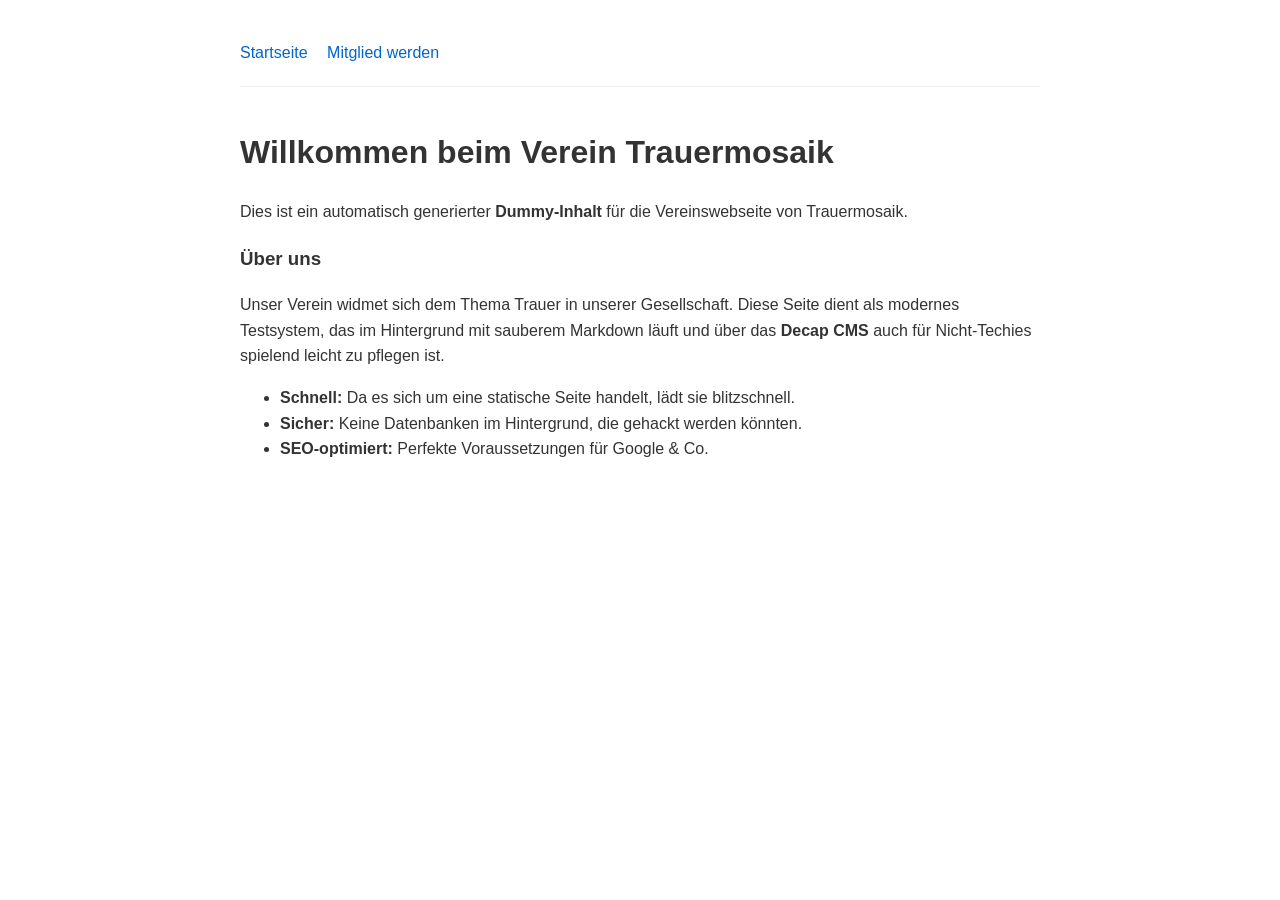
==== index.html @ 08ccc1e0 "Webseiten-Update" ====
<!DOCTYPE html>
<html lang="de">
<head>
  <meta charset="UTF-8">
  <meta name="viewport" content="width=device-width, initial-scale=1.0">
  <title>Trauermosaik e.V. | Gemeinschaft &amp; Unterstützung | Trauermosaik</title>
  
  <meta name="description" content="Herzlich Willkommen auf der offiziellen Webseite des Vereins Trauermosaik. Hier finden Sie alle Informationen zu unserer Arbeit und Mitgliedschaft.">
  
  <style>
    body { font-family: sans-serif; line-height: 1.6; max-width: 800px; margin: 40px auto; padding: 0 20px; color: #333; }
    nav { margin-bottom: 40px; border-bottom: 1px solid #eee; padding-bottom: 20px; }
    nav a { margin-right: 15px; color: #0066cc; text-decoration: none; }
    nav a:hover { text-decoration: underline; }
  </style>
</head>
<body>

  <nav>
    <a href="/">Startseite</a>
    <a href="/mitglied-werden/">Mitglied werden</a>
  </nav>

  <main>
    <h1>Willkommen beim Verein Trauermosaik</h1>
    <p>Dies ist ein automatisch generierter <strong>Dummy-Inhalt</strong> für die Vereinswebseite von Trauermosaik.</p>
<h3>Über uns</h3>
<p>Unser Verein widmet sich dem Thema Trauer in unserer Gesellschaft. Diese Seite dient als modernes Testsystem, das im Hintergrund mit sauberem Markdown läuft und über das <strong>Decap CMS</strong> auch für Nicht-Techies spielend leicht zu pflegen ist.</p>
<ul>
<li><strong>Schnell:</strong> Da es sich um eine statische Seite handelt, lädt sie blitzschnell.</li>
<li><strong>Sicher:</strong> Keine Datenbanken im Hintergrund, die gehackt werden könnten.</li>
<li><strong>SEO-optimiert:</strong> Perfekte Voraussetzungen für Google &amp; Co.</li>
</ul>

  </main>

</body>
</html>
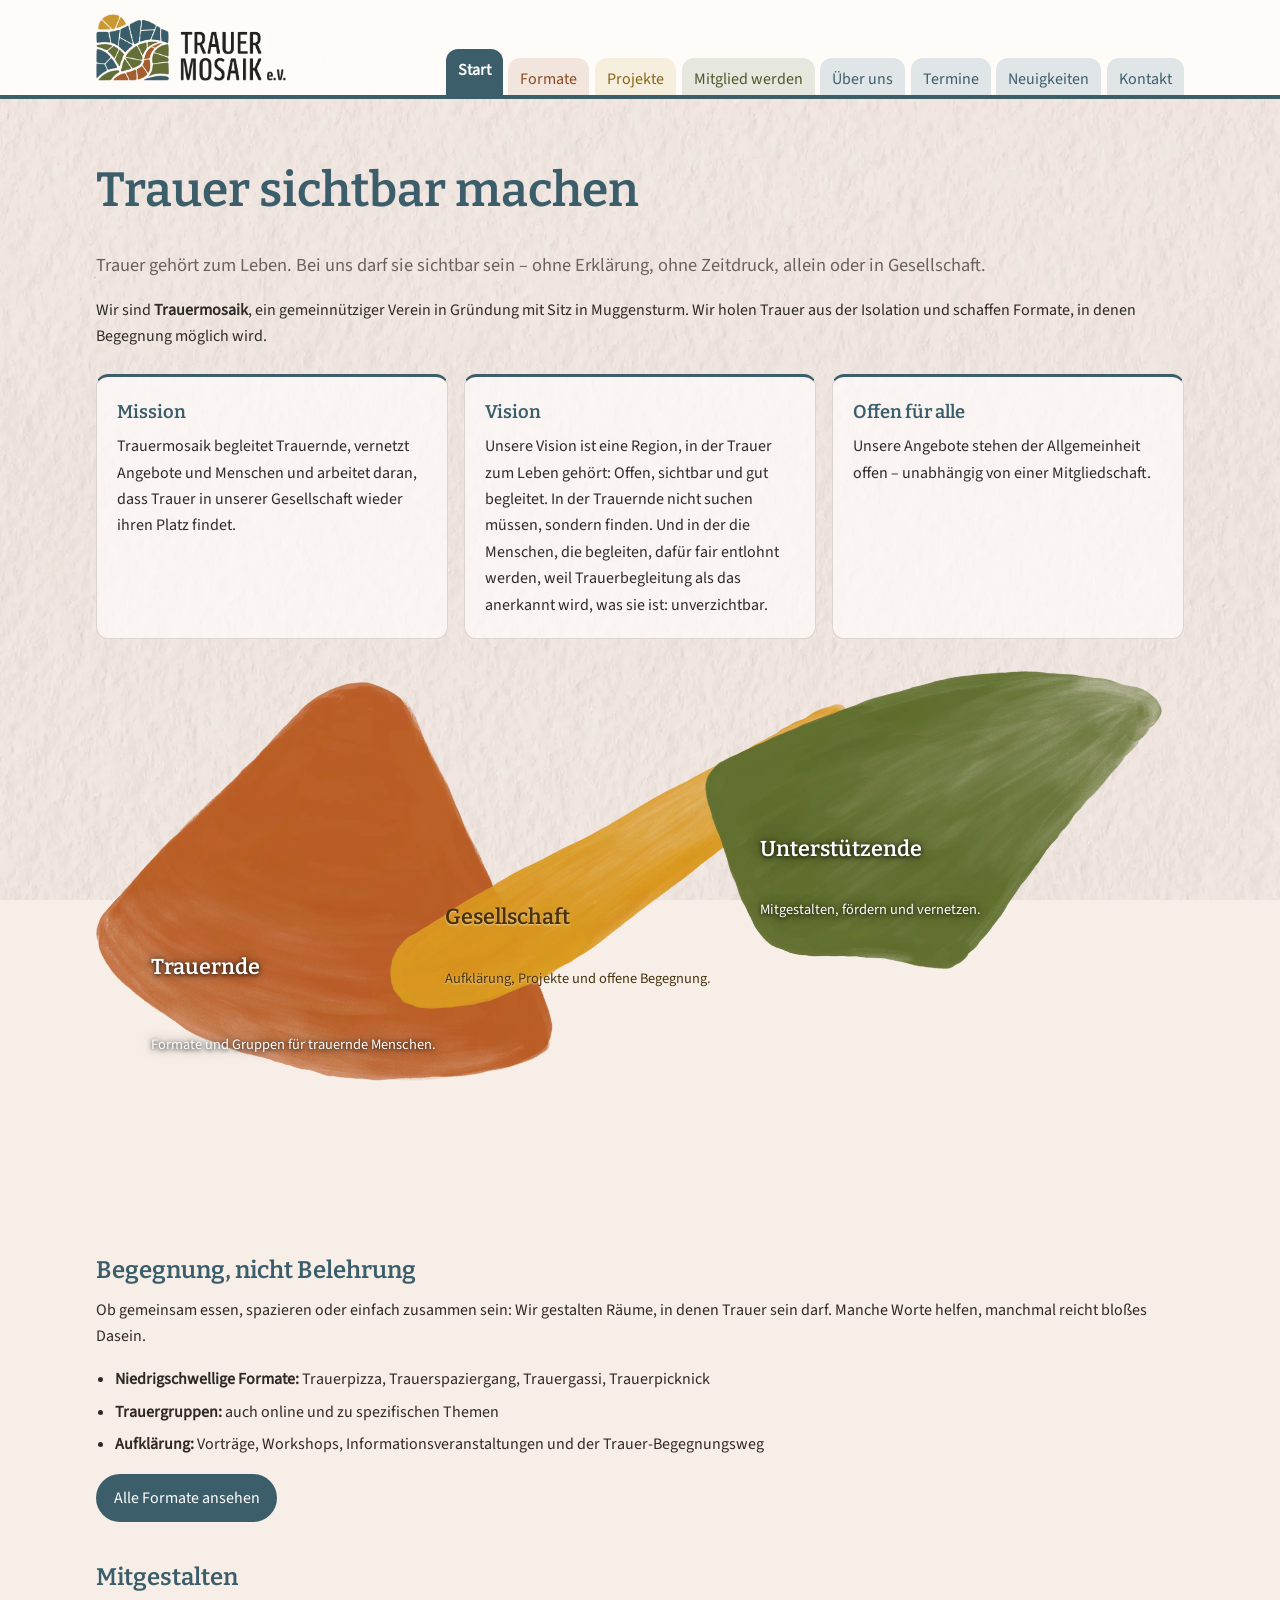
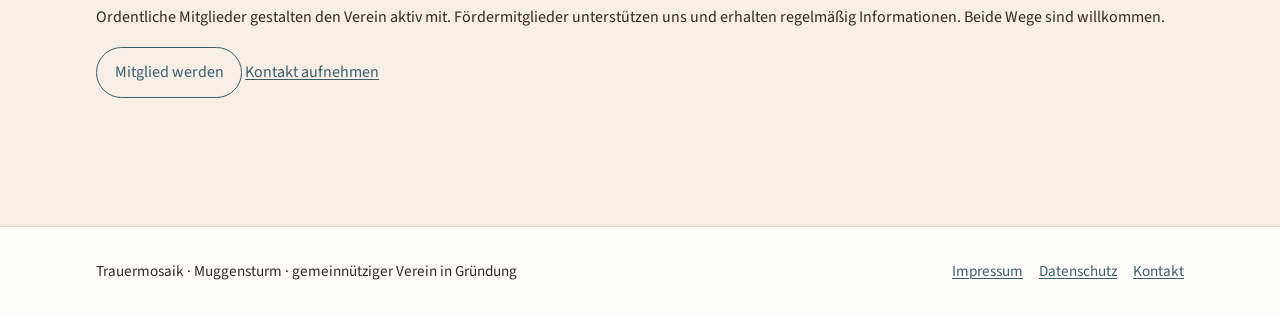
==== commit eab9ed49: "Webseiten-Update" ====
--- a/index.html
+++ b/index.html
@@ -1,38 +1,127 @@
 <!DOCTYPE html>
 <html lang="de">
 <head>
-  <meta charset="UTF-8">
-  <meta name="viewport" content="width=device-width, initial-scale=1.0">
-  <title>Trauermosaik e.V. | Gemeinschaft &amp; Unterstützung | Trauermosaik</title>
-  
-  <meta name="description" content="Herzlich Willkommen auf der offiziellen Webseite des Vereins Trauermosaik. Hier finden Sie alle Informationen zu unserer Arbeit und Mitgliedschaft.">
-  
-  <style>
-    body { font-family: sans-serif; line-height: 1.6; max-width: 800px; margin: 40px auto; padding: 0 20px; color: #333; }
-    nav { margin-bottom: 40px; border-bottom: 1px solid #eee; padding-bottom: 20px; }
-    nav a { margin-right: 15px; color: #0066cc; text-decoration: none; }
-    nav a:hover { text-decoration: underline; }
-  </style>
+  <meta charset="utf-8">
+  <meta name="viewport" content="width=device-width, initial-scale=1">
+  <title>Trauermosaik – Trauer sichtbar und teilbar machen | Trauermosaik</title>
+  <meta name="description" content="Trauermosaik ist ein gemeinnütziger Verein in Gründung in Muggensturm. Wir schaffen Begegnung statt Isolation und machen Trauer sichtbar und teilbar.">
+  <link rel="icon" href="/assets/images/favicon-16.png" sizes="16x16">
+  <link rel="icon" href="/assets/images/favicon-32.png" sizes="32x32">
+  <link rel="icon" href="/assets/images/favicon-48.png" sizes="48x48">
+  <link rel="stylesheet" href="/assets/css/style.css">
 </head>
-<body>
+<body class="ton-allgemein">
+  <a class="skip-link" href="#inhalt">Zum Inhalt springen</a>
 
-  <nav>
-    <a href="/">Startseite</a>
-    <a href="/mitglied-werden/">Mitglied werden</a>
-  </nav>
+  <header class="site-header">
+    <div class="wrap header-inner">
+      <a class="brand" href="/">
+        <img src="/assets/images/logo.png" alt="Trauermosaik e. V. – Startseite">
+      </a>
 
-  <main>
-    <h1>Willkommen beim Verein Trauermosaik</h1>
-    <p>Dies ist ein automatisch generierter <strong>Dummy-Inhalt</strong> für die Vereinswebseite von Trauermosaik.</p>
-<h3>Über uns</h3>
-<p>Unser Verein widmet sich dem Thema Trauer in unserer Gesellschaft. Diese Seite dient als modernes Testsystem, das im Hintergrund mit sauberem Markdown läuft und über das <strong>Decap CMS</strong> auch für Nicht-Techies spielend leicht zu pflegen ist.</p>
+      <button class="nav-toggle" type="button" aria-expanded="false" aria-controls="hauptnav">Menü</button>
+
+      
+
+      <nav id="hauptnav" class="site-nav" aria-label="Hauptnavigation">
+        
+          <a class="nav-allgemein" href="/" aria-current="page">Start</a>
+        
+          <a class="nav-trauernde" href="/formate/">Formate</a>
+        
+          <a class="nav-gesellschaft" href="/projekte/">Projekte</a>
+        
+          <a class="nav-unterstuetzende" href="/mitglied-werden/">Mitglied werden</a>
+        
+          <a class="nav-allgemein" href="/ueber-uns/">Über uns</a>
+        
+          <a class="nav-allgemein" href="/termine/">Termine</a>
+        
+          <a class="nav-allgemein" href="/neuigkeiten/">Neuigkeiten</a>
+        
+          <a class="nav-allgemein" href="/kontakt/">Kontakt</a>
+        
+      </nav>
+    </div>
+  </header>
+
+  <main id="inhalt" class="wrap" tabindex="-1">
+    <article class="page">
+      <header class="page-header">
+        <h1>Trauer sichtbar machen</h1>
+      </header>
+      
+      <p class="lead">Trauer gehört zum Leben. Bei uns darf sie sichtbar sein – ohne Erklärung, ohne Zeitdruck, allein oder in Gesellschaft.</p>
+      
+      <p>Wir sind <strong>Trauermosaik</strong>, ein gemeinnütziger Verein in Gründung mit Sitz in Muggensturm. Wir holen Trauer aus der Isolation und schaffen Formate, in denen Begegnung möglich wird.</p>
+<div class="card-grid">
+<section class="card">
+<h3>Mission</h3>
+<p>Trauermosaik begleitet Trauernde, vernetzt Angebote und Menschen und arbeitet daran, dass Trauer in unserer Gesellschaft wieder ihren Platz findet.</p>
+</section>
+<section class="card">
+<h3>Vision</h3>
+<p>Unsere Vision ist eine Region, in der Trauer zum Leben gehört: Offen, sichtbar und gut begleitet. In der Trauernde nicht suchen müssen, sondern finden. Und in der die Menschen, die begleiten, dafür fair entlohnt werden, weil Trauerbegleitung als das anerkannt wird, was sie ist: unverzichtbar.</p>
+</section>
+<section class="card">
+<h3>Offen für alle</h3>
+<p>Unsere Angebote stehen der Allgemeinheit offen – unabhängig von einer Mitgliedschaft.</p>
+</section>
+</div>
+<div class="mosaik-szene" role="group" aria-label="Hauptnavigation">
+  <a class="mosaik-stein stein-1 stein-trauernde" href="/formate/">
+    <img src="/assets/images/mosaik/erdrot.webp" alt="" aria-hidden="true">
+    <span class="stein-label">Trauernde</span>
+    <span class="stein-text">Formate und Gruppen für trauernde Menschen.</span>
+  </a>
+  <a class="mosaik-stein stein-2 stein-gesellschaft" href="/projekte/">
+    <img src="/assets/images/mosaik/morgengold.webp" alt="" aria-hidden="true">
+    <span class="stein-label">Gesellschaft</span>
+    <span class="stein-text">Aufklärung, Projekte und offene Begegnung.</span>
+  </a>
+  <a class="mosaik-stein stein-3 stein-unterstuetzende" href="/mitglied-werden/">
+    <img src="/assets/images/mosaik/hoffnungsgruen.webp" alt="" aria-hidden="true">
+    <span class="stein-label">Unterstützende</span>
+    <span class="stein-text">Mitgestalten, fördern und vernetzen.</span>
+  </a>
+</div>
+<h2>Begegnung, nicht Belehrung</h2>
+<p>Ob gemeinsam essen, spazieren oder einfach zusammen sein: Wir gestalten Räume, in denen Trauer sein darf. Manche Worte helfen, manchmal reicht bloßes Dasein.</p>
 <ul>
-<li><strong>Schnell:</strong> Da es sich um eine statische Seite handelt, lädt sie blitzschnell.</li>
-<li><strong>Sicher:</strong> Keine Datenbanken im Hintergrund, die gehackt werden könnten.</li>
-<li><strong>SEO-optimiert:</strong> Perfekte Voraussetzungen für Google &amp; Co.</li>
+<li><strong>Niedrigschwellige Formate:</strong> Trauerpizza, Trauerspaziergang, Trauergassi, Trauerpicknick</li>
+<li><strong>Trauergruppen:</strong> auch online und zu spezifischen Themen</li>
+<li><strong>Aufklärung:</strong> Vorträge, Workshops, Informationsveranstaltungen und der Trauer-Begegnungsweg</li>
 </ul>
+<p><a class="button" href="/formate/">Alle Formate ansehen</a></p>
+<h2>Mitgestalten</h2>
+<p>Ordentliche Mitglieder gestalten den Verein aktiv mit. Fördermitglieder unterstützen uns und erhalten regelmäßig Informationen. Beide Wege sind willkommen.</p>
+<p><a class="button button-secondary" href="/mitglied-werden/">Mitglied werden</a> <a href="/kontakt/">Kontakt aufnehmen</a></p>
+<!-- TODO: Hinweis zum Stand der Eintragung ergänzen, sobald es dafür eine freigegebene Formulierung gibt. -->
 
+    </article>
   </main>
 
+  <footer class="site-footer">
+    <div class="wrap footer-inner">
+      <p>Trauermosaik · Muggensturm · gemeinnütziger Verein in Gründung</p>
+      <nav aria-label="Rechtliches">
+        <a href="/impressum/">Impressum</a>
+        <a href="/datenschutz/">Datenschutz</a>
+        <a href="/kontakt/">Kontakt</a>
+      </nav>
+    </div>
+  </footer>
+
+  <script>
+    const toggle = document.querySelector(".nav-toggle");
+    const nav = document.querySelector(".site-nav");
+    if (toggle && nav) {
+      toggle.addEventListener("click", () => {
+        const offen = toggle.getAttribute("aria-expanded") === "true";
+        toggle.setAttribute("aria-expanded", String(!offen));
+        nav.classList.toggle("is-open", !offen);
+      });
+    }
+  </script>
 </body>
 </html>
--- a/assets/css/style.css
+++ b/assets/css/style.css
@@ -0,0 +1,426 @@
+@font-face {
+  font-family: "Bitter";
+  src: url("/assets/fonts/Bitter-Regular.ttf") format("truetype");
+  font-weight: 400;
+  font-style: normal;
+  font-display: swap;
+}
+@font-face {
+  font-family: "Bitter";
+  src: url("/assets/fonts/Bitter-Italic.ttf") format("truetype");
+  font-weight: 400;
+  font-style: italic;
+  font-display: swap;
+}
+@font-face {
+  font-family: "Bitter";
+  src: url("/assets/fonts/Bitter-SemiBold.ttf") format("truetype");
+  font-weight: 600;
+  font-style: normal;
+  font-display: swap;
+}
+@font-face {
+  font-family: "Bitter";
+  src: url("/assets/fonts/Bitter-SemiBoldItalic.ttf") format("truetype");
+  font-weight: 600;
+  font-style: italic;
+  font-display: swap;
+}
+@font-face {
+  font-family: "Source Sans 3";
+  src: url("/assets/fonts/SourceSans3-Regular.ttf") format("truetype");
+  font-weight: 400;
+  font-style: normal;
+  font-display: swap;
+}
+@font-face {
+  font-family: "Source Sans 3";
+  src: url("/assets/fonts/SourceSans3-Italic.ttf") format("truetype");
+  font-weight: 400;
+  font-style: italic;
+  font-display: swap;
+}
+
+:root {
+  /* Hausfarben aus dem Styleguide */
+  --beige: #f6eee7;
+  --nachtpetrol: #3b5e6a;
+  --morgengold: #ca9932;
+  --morgengold-ink: #8a6414;
+  --erdrot: #a65e2e;
+  --erdrot-ink: #8a4a20;
+  --hoffnungsgruen: #656f37;
+  --hoffnungsgruen-ink: #4f5729;
+
+  --surface: #fffdfb;
+  --surface-translucent: rgba(255, 253, 251, 0.72);
+  --text: #2f2a27;
+  --muted: #6b625c;
+  --border: #ddd4ce;
+  --radius: 12px;
+  --space: clamp(1rem, 3vw, 2rem);
+  --wrap: 68rem;
+
+  --font-heading: "Bitter", Georgia, serif;
+  --font-body: "Source Sans 3", system-ui, sans-serif;
+
+  /* Default: allgemeine Seiten tragen Nachtpetrol */
+  --akzent: var(--nachtpetrol);
+  --akzent-ink: var(--nachtpetrol);
+  --akzent-soft: var(--nav-soft-allgemein);
+
+  /* Navigation: text uses the ink variants, backgrounds are mixed from the original tones */
+  --nav-allgemein: var(--nachtpetrol);
+  --nav-gesellschaft: var(--morgengold-ink);
+  --nav-trauernde: var(--erdrot-ink);
+  --nav-unterstuetzende: var(--hoffnungsgruen-ink);
+
+  --nav-tint-allgemein: var(--nachtpetrol);
+  --nav-tint-gesellschaft: var(--morgengold);
+  --nav-tint-trauernde: var(--erdrot);
+  --nav-tint-unterstuetzende: var(--hoffnungsgruen);
+
+  --nav-base-allgemein: color-mix(in srgb, var(--nav-tint-allgemein) 16%, white);
+  --nav-base-gesellschaft: color-mix(in srgb, var(--nav-tint-gesellschaft) 16%, white);
+  --nav-base-trauernde: color-mix(in srgb, var(--nav-tint-trauernde) 16%, white);
+  --nav-base-unterstuetzende: color-mix(in srgb, var(--nav-tint-unterstuetzende) 16%, white);
+
+  --nav-soft-allgemein: color-mix(in srgb, var(--nav-tint-allgemein) 28%, white);
+  --nav-soft-gesellschaft: color-mix(in srgb, var(--nav-tint-gesellschaft) 28%, white);
+  --nav-soft-trauernde: color-mix(in srgb, var(--nav-tint-trauernde) 28%, white);
+  --nav-soft-unterstuetzende: color-mix(in srgb, var(--nav-tint-unterstuetzende) 28%, white);
+
+  --nav-current-allgemein: var(--nav-tint-allgemein);
+  --nav-current-gesellschaft: var(--nav-tint-gesellschaft);
+  --nav-current-trauernde: var(--nav-tint-trauernde);
+  --nav-current-unterstuetzende: var(--nav-tint-unterstuetzende);
+
+  --nav-current-text-allgemein: #fff;
+  --nav-current-text-gesellschaft: #fff;
+  --nav-current-text-trauernde: #fff;
+  --nav-current-text-unterstuetzende: #fff;
+
+  --header-border-color: var(--nav-current-allgemein);
+}
+
+/* Farbzuordnung pro Seite. Wird über farbton im Front Matter gesetzt. */
+.ton-gesellschaft {
+  --akzent: var(--morgengold-ink);
+  --akzent-ink: var(--morgengold-ink);
+  --akzent-soft: var(--nav-soft-gesellschaft);
+  --header-border-color: var(--nav-current-gesellschaft);
+}
+.ton-trauernde {
+  --akzent: var(--erdrot-ink);
+  --akzent-ink: var(--erdrot-ink);
+  --akzent-soft: var(--nav-soft-trauernde);
+  --header-border-color: var(--nav-current-trauernde);
+}
+.ton-unterstuetzende {
+  --akzent: var(--hoffnungsgruen-ink);
+  --akzent-ink: var(--hoffnungsgruen-ink);
+  --akzent-soft: var(--nav-soft-unterstuetzende);
+  --header-border-color: var(--nav-current-unterstuetzende);
+}
+
+*, *::before, *::after { box-sizing: border-box; }
+
+html { scroll-behavior: smooth; }
+
+body {
+  margin: 0;
+  display: flex;
+  flex-direction: column;
+  min-height: 100vh;
+  min-height: 100dvh;
+  color: var(--text);
+  font-family: var(--font-body);
+  font-size: 1rem;
+  line-height: 1.65;
+  background-color: var(--beige);
+  background-image: url("/assets/images/papierstruktur.webp");
+  background-position: center;
+  background-size: cover;
+  background-attachment: fixed;
+}
+
+img { max-width: 100%; height: auto; }
+
+a {
+  color: var(--akzent-ink);
+  text-decoration-thickness: 1px;
+  text-underline-offset: 0.15em;
+}
+a:hover { color: var(--akzent); }
+
+:focus-visible {
+  outline: 3px solid var(--akzent);
+  outline-offset: 3px;
+}
+
+h1, h2, h3 {
+  font-family: var(--font-heading);
+  font-weight: 600;
+  color: var(--akzent-ink);
+}
+
+.wrap {
+  width: min(calc(100% - 2 * var(--space)), var(--wrap));
+  margin-inline: auto;
+}
+
+.skip-link {
+  position: absolute;
+  left: -999px;
+  top: 0;
+  z-index: 100;
+  padding: 0.5rem 0.75rem;
+  background: var(--surface);
+}
+.skip-link:focus { left: var(--space); top: 0.5rem; }
+
+.site-header {
+  background: rgba(255, 253, 251, 0.94);
+  border-bottom: 4px solid var(--header-border-color);
+}
+.header-inner {
+  display: flex;
+  flex-wrap: wrap;
+  align-items: center;
+  gap: 1rem;
+  min-height: 4.5rem;
+}
+.brand img {
+  display: block;
+  width: clamp(140px, 26vw, 190px);
+  height: auto;
+  margin-block: 0.9rem;
+}
+
+.nav-toggle {
+  margin-left: auto;
+  padding: 0.45rem 0.8rem;
+  border: 1px solid var(--border);
+  border-radius: 999px;
+  background: transparent;
+  color: var(--akzent-ink);
+  font: inherit;
+  cursor: pointer;
+}
+
+.site-nav { display: none; width: 100%; }
+.site-nav.is-open { display: block; }
+.site-nav a {
+  display: block;
+  padding: 0.7rem;
+  text-decoration: none;
+  transition: background-color 0.5s ease, color 0.5s ease, margin-top 0.5s ease, padding-bottom 0.5s ease;
+}
+.site-nav a[aria-current="page"] { font-weight: 600; }
+
+.site-nav a.nav-allgemein { color: var(--nav-allgemein); background: var(--nav-base-allgemein); }
+.site-nav a.nav-gesellschaft { color: var(--nav-gesellschaft); background: var(--nav-base-gesellschaft); }
+.site-nav a.nav-trauernde { color: var(--nav-trauernde); background: var(--nav-base-trauernde); }
+.site-nav a.nav-unterstuetzende { color: var(--nav-unterstuetzende); background: var(--nav-base-unterstuetzende); }
+
+.site-nav a.nav-allgemein:hover { background: var(--nav-soft-allgemein); }
+.site-nav a.nav-gesellschaft:hover { background: var(--nav-soft-gesellschaft); }
+.site-nav a.nav-trauernde:hover { background: var(--nav-soft-trauernde); }
+.site-nav a.nav-unterstuetzende:hover { background: var(--nav-soft-unterstuetzende); }
+
+.site-nav a.nav-allgemein[aria-current="page"] { background: var(--nav-current-allgemein); color: var(--nav-current-text-allgemein); }
+.site-nav a.nav-gesellschaft[aria-current="page"] { background: var(--nav-current-gesellschaft); color: var(--nav-current-text-gesellschaft); }
+.site-nav a.nav-trauernde[aria-current="page"] { background: var(--nav-current-trauernde); color: var(--nav-current-text-trauernde); }
+.site-nav a.nav-unterstuetzende[aria-current="page"] { background: var(--nav-current-unterstuetzende); color: var(--nav-current-text-unterstuetzende); }
+
+main {
+  flex: 1 0 auto;
+  padding-block: clamp(2rem, 5vw, 4rem);
+}
+main:focus { outline: none; }
+
+.page-header { margin-bottom: 2rem; }
+h1 { margin: 0 0 0.5rem; font-size: clamp(2rem, 5vw, 3rem); line-height: 1.15; }
+h2 { margin: 2.5rem 0 0.75rem; font-size: 1.5rem; line-height: 1.25; }
+h3 { margin: 0 0 0.4rem; font-size: 1.15rem; }
+p { margin: 0 0 1rem; }
+ul, ol { padding-left: 1.2rem; }
+li { margin-bottom: 0.4rem; }
+
+.lead { color: var(--muted); font-size: 1.15rem; }
+
+.card-grid {
+  display: grid;
+  gap: 1rem;
+  grid-template-columns: repeat(auto-fit, minmax(min(100%, 16rem), 1fr));
+  margin: 1.5rem 0;
+}
+.card {
+  padding: 1.25rem;
+  background: var(--surface-translucent);
+  border: 1px solid var(--border);
+  border-top: 3px solid var(--akzent);
+  border-radius: var(--radius);
+}
+.card p:last-child { margin-bottom: 0; }
+
+/* Gemeinsame Szene: die drei Steine liegen absolut übereinander und wachsen zu einem Bild zusammen. */
+.mosaik-szene {
+  position: relative;
+  width: 100%;
+  height: auto;
+  aspect-ratio: 2 / 1;
+  margin: 2rem 0;
+}
+.mosaik-stein {
+  position: absolute;
+  display: block;
+  width: 42%;
+  height: auto;
+  text-decoration: none;
+  transition: transform 0.2s ease, filter 0.2s ease;
+}
+.mosaik-stein img {
+  display: block;
+  width: 100%;
+  height: auto;
+}
+.stein-1 { top: 2%; left: 0%; }
+.stein-2 { top: 6%; left: 27%; }
+.stein-3 { top: 0%; left: 56%; }
+.mosaik-stein:hover { transform: translateY(-2px); filter: brightness(1.05); }
+
+.stein-label,
+.stein-text {
+  position: absolute;
+  left: 12%;
+  right: 12%;
+  color: #fff;
+  text-shadow: 0 1px 4px rgba(0, 0, 0, 0.85), 0 0 12px rgba(0, 0, 0, 0.5);
+}
+.stein-label {
+  bottom: 24%;
+  font-family: var(--font-heading);
+  font-weight: 600;
+  font-size: 1.35rem;
+}
+.stein-text { bottom: 6%; font-size: 0.9rem; }
+
+/* Morgengold ist hell: dunkle Schrift für lesbaren Kontrast. */
+.stein-gesellschaft .stein-label,
+.stein-gesellschaft .stein-text {
+  color: #4a3108;
+  text-shadow: 0 1px 2px rgba(255, 255, 255, 0.6);
+}
+/* Der Hoffnungsgrün-Stein läuft nach unten spitz zu. */
+.stein-unterstuetzende .stein-label { bottom: 34%; }
+.stein-unterstuetzende .stein-text { bottom: 16%; }
+
+.button {
+  display: inline-block;
+  padding: 0.7rem 1.1rem;
+  border: 0;
+  border-radius: 999px;
+  background: var(--akzent);
+  color: #fff;
+  font: inherit;
+  text-decoration: none;
+  cursor: pointer;
+}
+.button:hover { background: var(--akzent-ink); color: #fff; }
+.button-secondary {
+  background: transparent;
+  border: 1px solid var(--akzent);
+  color: var(--akzent-ink);
+}
+.button-secondary:hover { background: var(--akzent-soft); color: var(--akzent-ink); }
+
+.form {
+  max-width: 38rem;
+  padding: 1.5rem;
+  background: var(--surface);
+  border: 1px solid var(--border);
+  border-top: 3px solid var(--akzent);
+  border-radius: var(--radius);
+}
+.field { margin-bottom: 1rem; }
+.field label { display: block; margin-bottom: 0.3rem; font-weight: 600; }
+.field input,
+.field select,
+.field textarea {
+  width: 100%;
+  padding: 0.65rem 0.75rem;
+  border: 1px solid var(--border);
+  border-radius: 0.5rem;
+  background: #fff;
+  color: inherit;
+  font: inherit;
+}
+.field textarea { min-height: 8rem; resize: vertical; }
+.form-note { color: var(--muted); font-size: 0.9rem; }
+
+.news-list { display: grid; gap: 1rem; margin: 1.5rem 0 0; padding: 0; list-style: none; }
+.news-item {
+  padding: 1.25rem;
+  background: var(--surface);
+  border: 1px solid var(--border);
+  border-top: 3px solid var(--akzent);
+  border-radius: var(--radius);
+}
+.news-item time { display: block; margin-bottom: 0.25rem; color: var(--muted); font-size: 0.9rem; }
+.news-item h2 { margin: 0 0 0.35rem; font-size: 1.25rem; }
+.news-item p:last-child { margin-bottom: 0; }
+
+code {
+  padding: 0.1rem 0.3rem;
+  background: var(--akzent-soft);
+  border-radius: 0.25rem;
+  font-size: 0.95em;
+}
+
+.site-footer {
+  flex-shrink: 0;
+  margin-top: 3rem;
+  padding-block: 2rem;
+  background: rgba(255, 253, 251, 0.94);
+  border-top: 1px solid var(--border);
+  font-size: 0.95rem;
+}
+.footer-inner {
+  display: flex;
+  flex-wrap: wrap;
+  gap: 1rem 2rem;
+  justify-content: space-between;
+}
+.footer-inner p { margin: 0; }
+.footer-inner nav { display: flex; flex-wrap: wrap; gap: 1rem; }
+
+@media (min-width: 48rem) {
+  .nav-toggle { display: none; }
+  .site-nav {
+    display: flex;
+    align-self: stretch;
+    align-items: flex-end;
+    width: auto;
+    margin-left: auto;
+    gap: 0.35rem;
+  }
+  .site-nav a {
+    display: flex;
+    align-items: center;
+    margin-top: 0.6rem;
+    padding: 0.5rem 0.75rem 0.15rem;
+    border-radius: 12px 12px 0 0;
+  }
+  .site-nav a:hover,
+  .site-nav a[aria-current="page"] {
+    margin-top: 0;
+    padding-bottom: 0.75rem;
+  }
+}
+
+@media (prefers-reduced-motion: reduce) {
+  html { scroll-behavior: auto; }
+  .mosaik-stein,
+  .site-nav a { transition: none; }
+}
